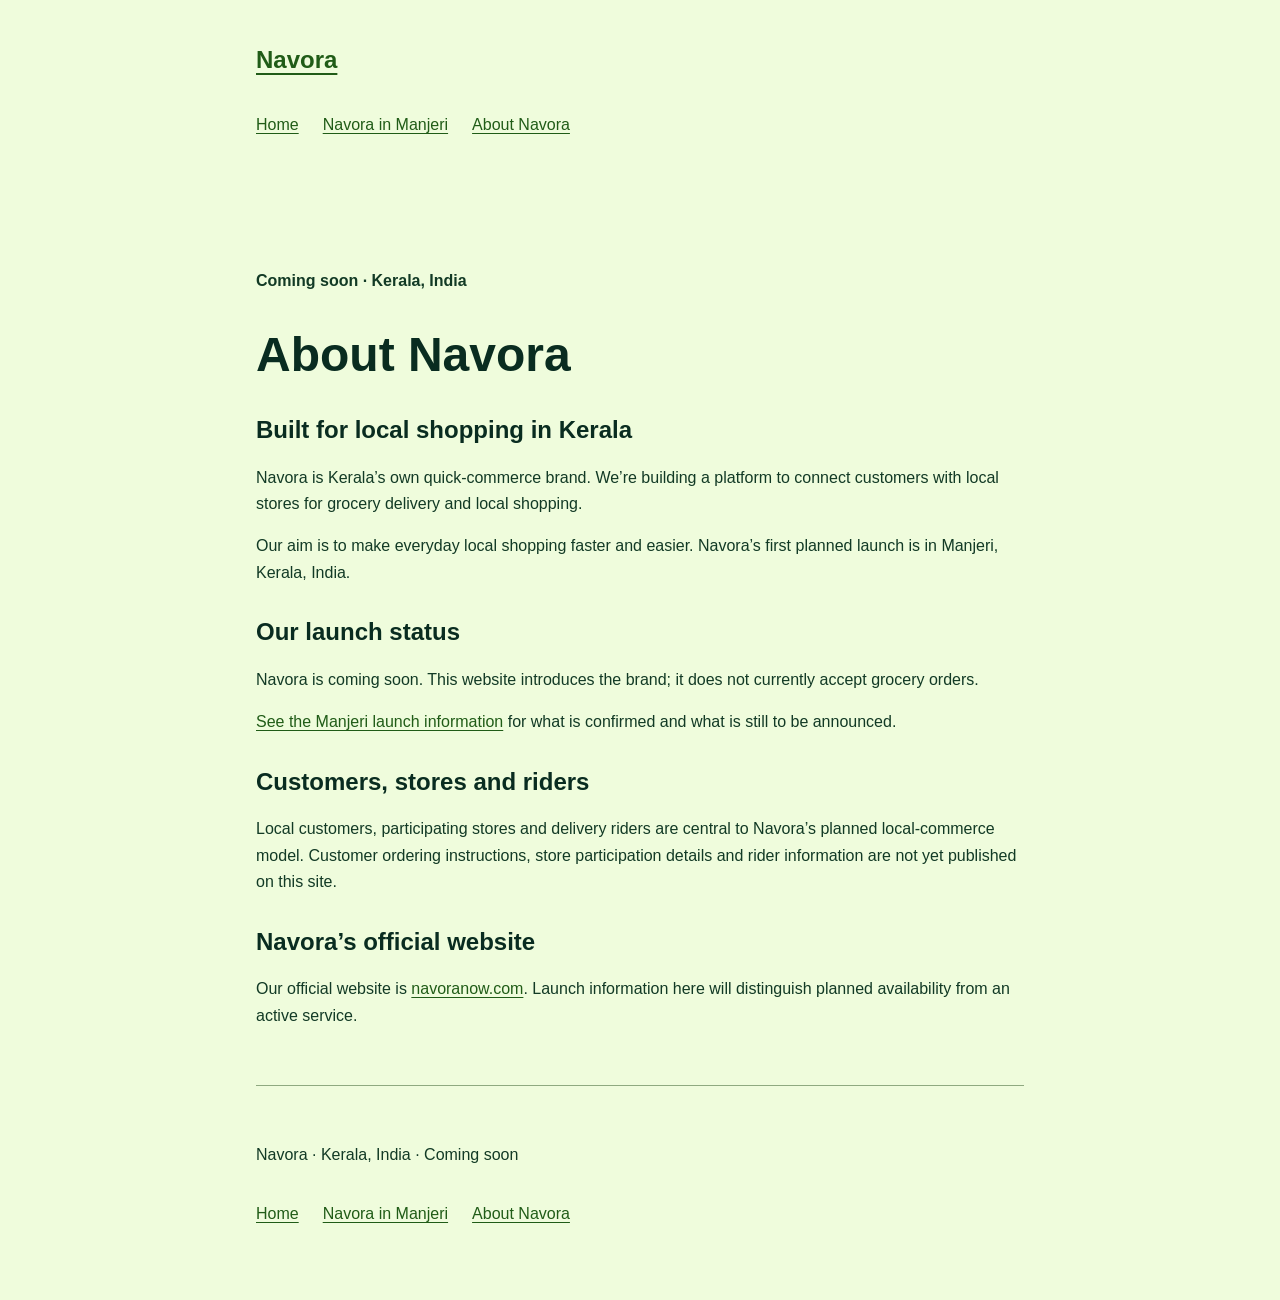
==== about/index.html @ 0d967171 "Improve Navora SEO and Manjeri launch visibility" ====
<!doctype html>
<html lang="en"><head><meta charset="utf-8"><meta name="viewport" content="width=device-width, initial-scale=1"><meta name="theme-color" content="#EFFCDC"><title>About Navora | Kerala’s Own Quick-Commerce Brand</title>
    <meta name="description" content="Meet Navora, a Kerala-based quick-commerce brand launching first in Manjeri, with a focus on grocery delivery, local shopping and local stores.">
    <link rel="canonical" href="https://navoranow.com/about/">
    <meta property="og:type" content="website">
    <meta property="og:site_name" content="Navora">
    <meta property="og:locale" content="en_IN">
    <meta property="og:title" content="About Navora | Kerala’s Own Quick-Commerce Brand">
    <meta property="og:description" content="Meet Navora, a Kerala-based quick-commerce brand launching first in Manjeri, with a focus on grocery delivery, local shopping and local stores.">
    <meta property="og:url" content="https://navoranow.com/about/">
    <meta property="og:image" content="https://navoranow.com/navora-desktop.webp">
    <meta property="og:image:width" content="1672">
    <meta property="og:image:height" content="941">
    <meta property="og:image:alt" content="Navora — quick-commerce launching soon, with its mascot carrying groceries.">
    <meta name="twitter:card" content="summary_large_image">
    <meta name="twitter:title" content="About Navora | Kerala’s Own Quick-Commerce Brand">
    <meta name="twitter:description" content="Meet Navora, a Kerala-based quick-commerce brand launching first in Manjeri, with a focus on grocery delivery, local shopping and local stores.">
    <meta name="twitter:image" content="https://navoranow.com/navora-desktop.webp">
    <meta name="twitter:image:alt" content="Navora — quick-commerce launching soon.">
    <script type="application/ld+json">{"@context": "https://schema.org", "@graph": [{"@type": "Organization", "@id": "https://navoranow.com/#organization", "name": "Navora", "url": "https://navoranow.com/", "logo": "https://navoranow.com/navora-icon.png", "description": "Navora is a Kerala-based quick-commerce brand launching first in Manjeri, Kerala, India."}, {"@type": "WebSite", "@id": "https://navoranow.com/#website", "url": "https://navoranow.com/", "name": "Navora", "publisher": {"@id": "https://navoranow.com/#organization"}}, {"@type": "WebPage", "@id": "https://navoranow.com/about/#webpage", "url": "https://navoranow.com/about/", "name": "About Navora | Kerala’s Own Quick-Commerce Brand", "description": "Meet Navora, a Kerala-based quick-commerce brand launching first in Manjeri, with a focus on grocery delivery, local shopping and local stores.", "isPartOf": {"@id": "https://navoranow.com/#website"}, "about": {"@id": "https://navoranow.com/#organization"}, "inLanguage": "en-IN"}, {"@type": "BreadcrumbList", "itemListElement": [{"@type": "ListItem", "position": 1, "name": "Home", "item": "https://navoranow.com/"}, {"@type": "ListItem", "position": 2, "name": "About Navora", "item": "https://navoranow.com/about/"}]}]}</script><link rel="icon" href="/favicon.png" type="image/png"><link rel="stylesheet" href="/style.css"></head><body><a class="skip-link" href="#page-title">Skip to content</a><header class="content"><a class="brand" href="/">Navora</a><nav aria-label="Main navigation"><a href="/">Home</a><a href="/manjeri/">Navora in Manjeri</a><a href="/about/">About Navora</a></nav></header><main class="content"><p class="eyebrow">Coming soon · Kerala, India</p><h1 id="page-title" tabindex="-1">About Navora</h1><h2>Built for local shopping in Kerala</h2><p>Navora is Kerala’s own quick-commerce brand. We’re building a platform to connect customers with local stores for grocery delivery and local shopping.</p><p>Our aim is to make everyday local shopping faster and easier. Navora’s first planned launch is in Manjeri, Kerala, India.</p><h2>Our launch status</h2><p>Navora is coming soon. This website introduces the brand; it does not currently accept grocery orders.</p><p><a href="/manjeri/">See the Manjeri launch information</a> for what is confirmed and what is still to be announced.</p><h2>Customers, stores and riders</h2><p>Local customers, participating stores and delivery riders are central to Navora’s planned local-commerce model. Customer ordering instructions, store participation details and rider information are not yet published on this site.</p><h2>Navora’s official website</h2><p>Our official website is <a href="https://navoranow.com/">navoranow.com</a>. Launch information here will distinguish planned availability from an active service.</p></main><footer class="content"><p>Navora · Kerala, India · Coming soon</p><nav aria-label="Footer navigation"><a href="/">Home</a><a href="/manjeri/">Navora in Manjeri</a><a href="/about/">About Navora</a></nav></footer></body></html>
---- style.css ----
:root {
  color-scheme: light;
  background: #effcdc;
}

* {
  box-sizing: border-box;
}

html,
body {
  width: 100%;
  min-height: 100%;
  margin: 0;
}

body {
  overflow-x: clip;
  font-family: "Fredoka", Arial, sans-serif;
}

.coming-soon {
  position: relative;
  width: 100%;
  height: 100vh;
  height: 100svh;
  min-height: 100svh;
  overflow: hidden;
  background: #effcdc;
}

.artwork,
.artwork img {
  display: block;
  width: 100%;
  height: 100%;
}

.artwork img {
  object-fit: cover;
  object-position: center;
  animation: reveal 700ms ease-out both;
}

.screen-reader-copy {
  position: absolute;
  width: 1px;
  height: 1px;
  padding: 0;
  margin: -1px;
  overflow: hidden;
  clip: rect(0, 0, 0, 0);
  white-space: nowrap;
  border: 0;
}

@keyframes reveal {
  from { opacity: 0; }
  to { opacity: 1; }
}

/* At tablet and squarer window sizes, keep every word in the artwork visible. */
@media (min-aspect-ratio: 4/5) and (max-aspect-ratio: 7/5) {
  .artwork img {
    object-fit: contain;
  }
}

@media (prefers-reduced-motion: reduce) {
  .artwork img {
    animation: none;
  }
}

/* Readable launch information follows the unchanged hero artwork. */
body { color: #123a25; line-height: 1.65; }
.content { width: min(100% - 2.5rem, 48rem); margin-inline: auto; padding-block: 2.5rem; }
h1, h2, h3 { line-height: 1.2; color: #092c20; }
h1 { font-size: clamp(2rem, 5vw, 3rem); }
h2 { margin-top: 2rem; }
h3 { font-size: 1.15rem; margin-top: 1.6rem; }
a { color: #205c17; text-underline-offset: .2em; }
nav { display: flex; flex-wrap: wrap; gap: .5rem 1.5rem; margin-block: 1.5rem; }
nav a { display: inline-flex; align-items: center; min-height: 44px; }
:focus-visible { outline: 3px solid #164d21; outline-offset: 5px; }
.eyebrow { font-weight: 700; }
footer.content { border-top: 1px solid #8fa980; }
.skip-link { position: absolute; top: .5rem; left: .5rem; padding: .75rem; background: #fff; z-index: 2; transform: translateY(-200%); }
.skip-link:focus { transform: translateY(0); }
.brand { font-size: 1.5rem; font-weight: 700; }

/* Keep the embedded launch message intact on tall phone screens. */
@media (max-aspect-ratio: 9/16) {
  .artwork img { object-fit: contain; }
}
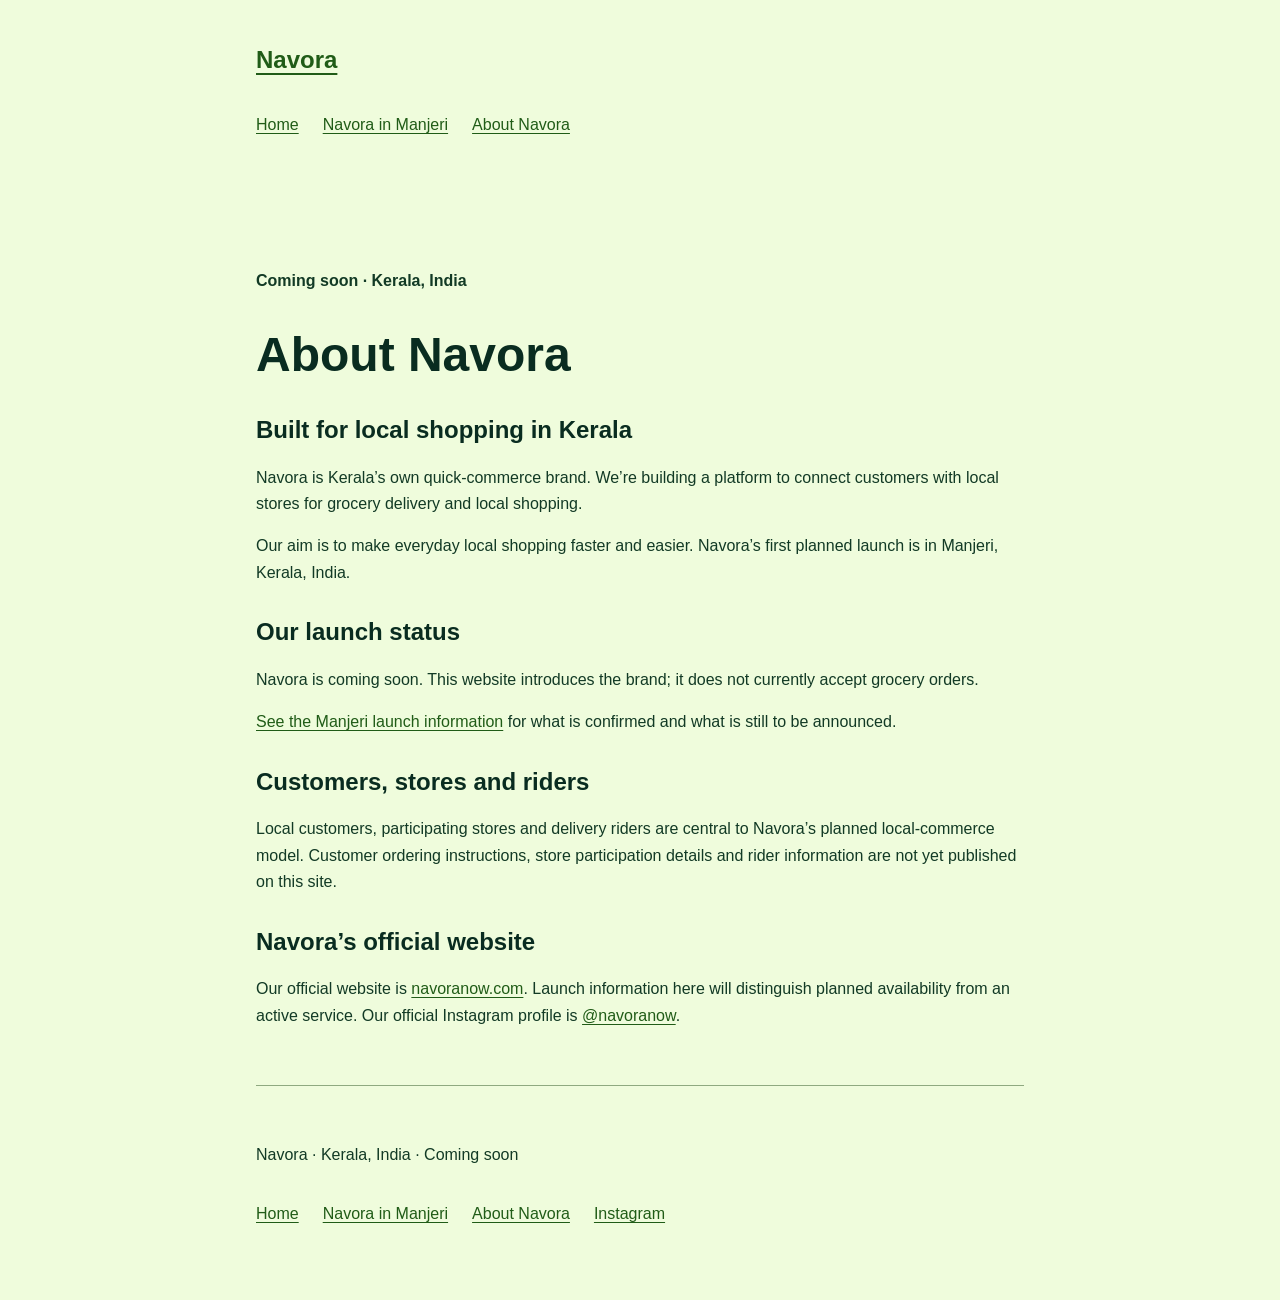
==== commit 6beb1728: "Connect official Instagram profile to Navora site" ====
--- a/about/index.html
+++ b/about/index.html
@@ -17,4 +17,4 @@
     <meta name="twitter:description" content="Meet Navora, a Kerala-based quick-commerce brand launching first in Manjeri, with a focus on grocery delivery, local shopping and local stores.">
     <meta name="twitter:image" content="https://navoranow.com/navora-desktop.webp">
     <meta name="twitter:image:alt" content="Navora — quick-commerce launching soon.">
-    <script type="application/ld+json">{"@context": "https://schema.org", "@graph": [{"@type": "Organization", "@id": "https://navoranow.com/#organization", "name": "Navora", "url": "https://navoranow.com/", "logo": "https://navoranow.com/navora-icon.png", "description": "Navora is a Kerala-based quick-commerce brand launching first in Manjeri, Kerala, India."}, {"@type": "WebSite", "@id": "https://navoranow.com/#website", "url": "https://navoranow.com/", "name": "Navora", "publisher": {"@id": "https://navoranow.com/#organization"}}, {"@type": "WebPage", "@id": "https://navoranow.com/about/#webpage", "url": "https://navoranow.com/about/", "name": "About Navora | Kerala’s Own Quick-Commerce Brand", "description": "Meet Navora, a Kerala-based quick-commerce brand launching first in Manjeri, with a focus on grocery delivery, local shopping and local stores.", "isPartOf": {"@id": "https://navoranow.com/#website"}, "about": {"@id": "https://navoranow.com/#organization"}, "inLanguage": "en-IN"}, {"@type": "BreadcrumbList", "itemListElement": [{"@type": "ListItem", "position": 1, "name": "Home", "item": "https://navoranow.com/"}, {"@type": "ListItem", "position": 2, "name": "About Navora", "item": "https://navoranow.com/about/"}]}]}</script><link rel="icon" href="/favicon.png" type="image/png"><link rel="stylesheet" href="/style.css"></head><body><a class="skip-link" href="#page-title">Skip to content</a><header class="content"><a class="brand" href="/">Navora</a><nav aria-label="Main navigation"><a href="/">Home</a><a href="/manjeri/">Navora in Manjeri</a><a href="/about/">About Navora</a></nav></header><main class="content"><p class="eyebrow">Coming soon · Kerala, India</p><h1 id="page-title" tabindex="-1">About Navora</h1><h2>Built for local shopping in Kerala</h2><p>Navora is Kerala’s own quick-commerce brand. We’re building a platform to connect customers with local stores for grocery delivery and local shopping.</p><p>Our aim is to make everyday local shopping faster and easier. Navora’s first planned launch is in Manjeri, Kerala, India.</p><h2>Our launch status</h2><p>Navora is coming soon. This website introduces the brand; it does not currently accept grocery orders.</p><p><a href="/manjeri/">See the Manjeri launch information</a> for what is confirmed and what is still to be announced.</p><h2>Customers, stores and riders</h2><p>Local customers, participating stores and delivery riders are central to Navora’s planned local-commerce model. Customer ordering instructions, store participation details and rider information are not yet published on this site.</p><h2>Navora’s official website</h2><p>Our official website is <a href="https://navoranow.com/">navoranow.com</a>. Launch information here will distinguish planned availability from an active service.</p></main><footer class="content"><p>Navora · Kerala, India · Coming soon</p><nav aria-label="Footer navigation"><a href="/">Home</a><a href="/manjeri/">Navora in Manjeri</a><a href="/about/">About Navora</a></nav></footer></body></html>
+    <script type="application/ld+json">{"@context": "https://schema.org", "@graph": [{"@type": "Organization", "@id": "https://navoranow.com/#organization", "name": "Navora", "url": "https://navoranow.com/", "logo": "https://navoranow.com/navora-icon.png", "description": "Navora is a Kerala-based quick-commerce brand launching first in Manjeri, Kerala, India.", "sameAs": ["https://www.instagram.com/navoranow/"]}, {"@type": "WebSite", "@id": "https://navoranow.com/#website", "url": "https://navoranow.com/", "name": "Navora", "publisher": {"@id": "https://navoranow.com/#organization"}}, {"@type": "WebPage", "@id": "https://navoranow.com/about/#webpage", "url": "https://navoranow.com/about/", "name": "About Navora | Kerala’s Own Quick-Commerce Brand", "description": "Meet Navora, a Kerala-based quick-commerce brand launching first in Manjeri, with a focus on grocery delivery, local shopping and local stores.", "isPartOf": {"@id": "https://navoranow.com/#website"}, "about": {"@id": "https://navoranow.com/#organization"}, "inLanguage": "en-IN"}, {"@type": "BreadcrumbList", "itemListElement": [{"@type": "ListItem", "position": 1, "name": "Home", "item": "https://navoranow.com/"}, {"@type": "ListItem", "position": 2, "name": "About Navora", "item": "https://navoranow.com/about/"}]}]}</script><link rel="icon" href="/favicon.png" type="image/png"><link rel="stylesheet" href="/style.css"></head><body><a class="skip-link" href="#page-title">Skip to content</a><header class="content"><a class="brand" href="/">Navora</a><nav aria-label="Main navigation"><a href="/">Home</a><a href="/manjeri/">Navora in Manjeri</a><a href="/about/">About Navora</a></nav></header><main class="content"><p class="eyebrow">Coming soon · Kerala, India</p><h1 id="page-title" tabindex="-1">About Navora</h1><h2>Built for local shopping in Kerala</h2><p>Navora is Kerala’s own quick-commerce brand. We’re building a platform to connect customers with local stores for grocery delivery and local shopping.</p><p>Our aim is to make everyday local shopping faster and easier. Navora’s first planned launch is in Manjeri, Kerala, India.</p><h2>Our launch status</h2><p>Navora is coming soon. This website introduces the brand; it does not currently accept grocery orders.</p><p><a href="/manjeri/">See the Manjeri launch information</a> for what is confirmed and what is still to be announced.</p><h2>Customers, stores and riders</h2><p>Local customers, participating stores and delivery riders are central to Navora’s planned local-commerce model. Customer ordering instructions, store participation details and rider information are not yet published on this site.</p><h2>Navora’s official website</h2><p>Our official website is <a href="https://navoranow.com/">navoranow.com</a>. Launch information here will distinguish planned availability from an active service. Our official Instagram profile is <a href="https://www.instagram.com/navoranow/" rel="me">@navoranow</a>.</p></main><footer class="content"><p>Navora · Kerala, India · Coming soon</p><nav aria-label="Footer navigation"><a href="/">Home</a><a href="/manjeri/">Navora in Manjeri</a><a href="/about/">About Navora</a><a href="https://www.instagram.com/navoranow/" rel="me">Instagram</a></nav></footer></body></html>
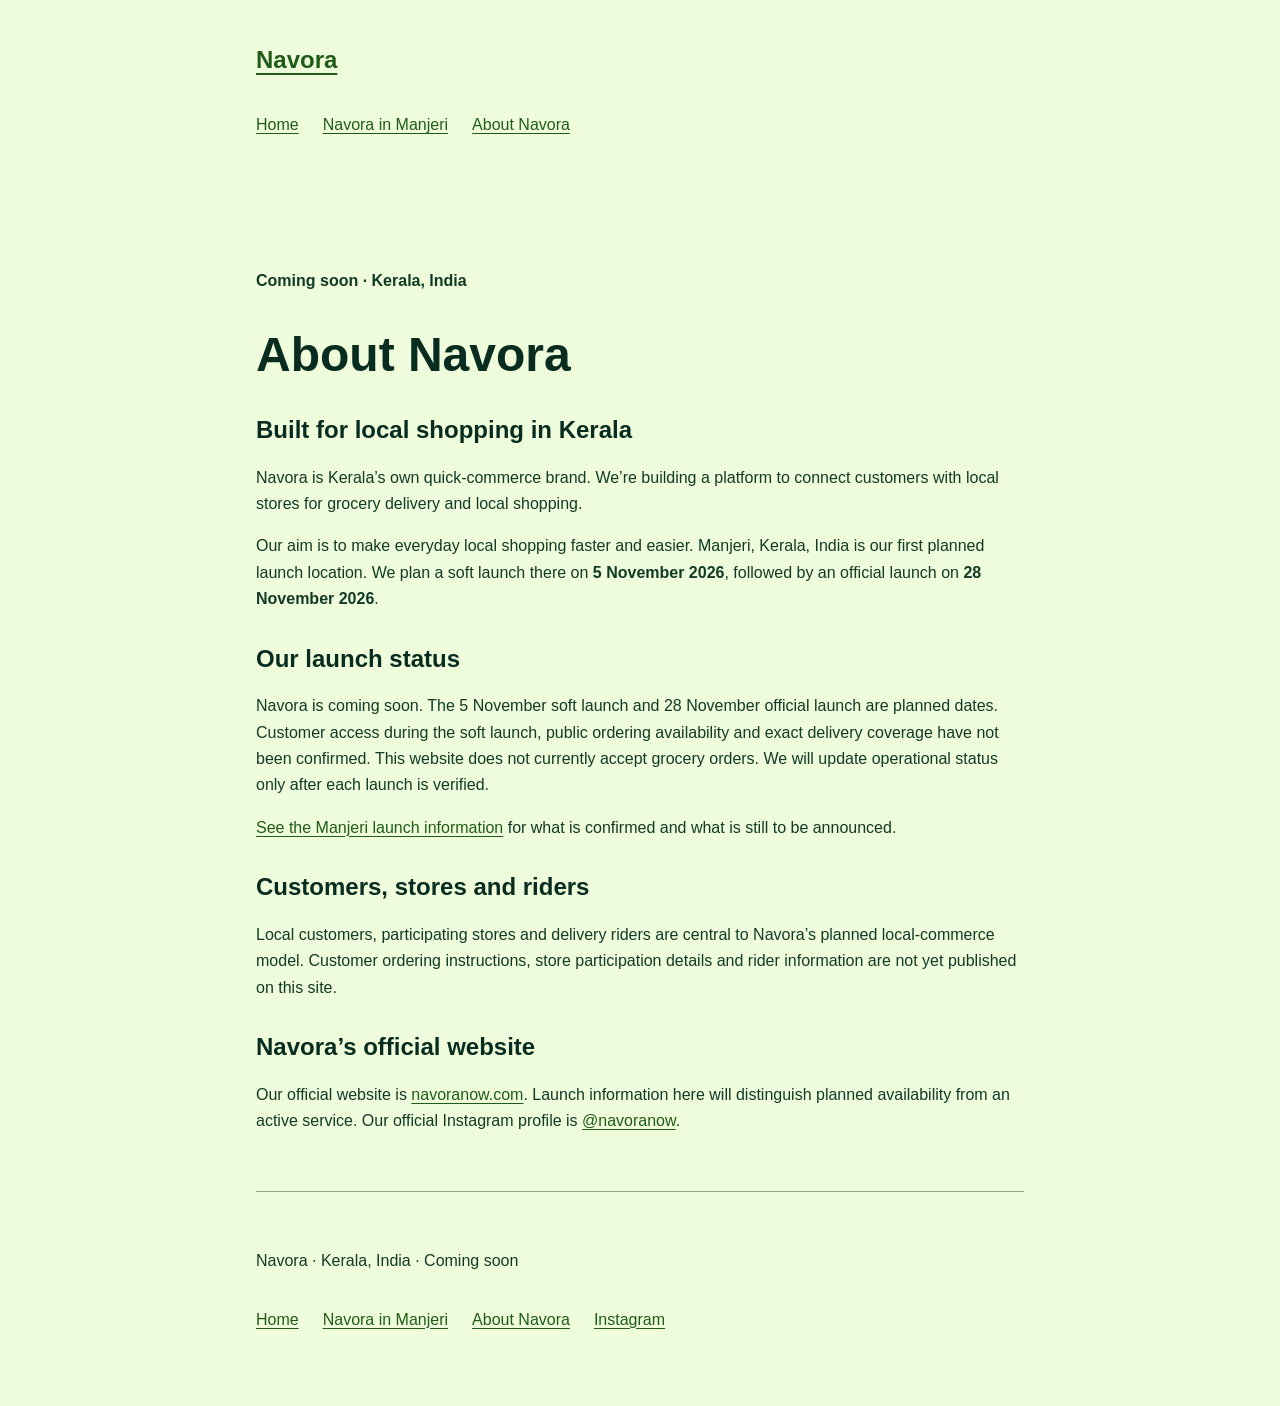
==== commit 6494f795: "Prepare planned Manjeri launch dates" ====
--- a/about/index.html
+++ b/about/index.html
@@ -1,12 +1,12 @@
 <!doctype html>
 <html lang="en"><head><meta charset="utf-8"><meta name="viewport" content="width=device-width, initial-scale=1"><meta name="theme-color" content="#EFFCDC"><title>About Navora | Kerala’s Own Quick-Commerce Brand</title>
-    <meta name="description" content="Meet Navora, a Kerala-based quick-commerce brand launching first in Manjeri, with a focus on grocery delivery, local shopping and local stores.">
+    <meta name="description" content="Meet Navora, a Kerala quick-commerce brand planning a Manjeri soft launch on 5 November 2026 and an official launch on 28 November 2026.">
     <link rel="canonical" href="https://navoranow.com/about/">
     <meta property="og:type" content="website">
     <meta property="og:site_name" content="Navora">
     <meta property="og:locale" content="en_IN">
     <meta property="og:title" content="About Navora | Kerala’s Own Quick-Commerce Brand">
-    <meta property="og:description" content="Meet Navora, a Kerala-based quick-commerce brand launching first in Manjeri, with a focus on grocery delivery, local shopping and local stores.">
+    <meta property="og:description" content="Meet Navora, a Kerala quick-commerce brand planning a Manjeri soft launch on 5 November 2026 and an official launch on 28 November 2026.">
     <meta property="og:url" content="https://navoranow.com/about/">
     <meta property="og:image" content="https://navoranow.com/navora-desktop.webp">
     <meta property="og:image:width" content="1672">
@@ -14,7 +14,7 @@
     <meta property="og:image:alt" content="Navora — quick-commerce launching soon, with its mascot carrying groceries.">
     <meta name="twitter:card" content="summary_large_image">
     <meta name="twitter:title" content="About Navora | Kerala’s Own Quick-Commerce Brand">
-    <meta name="twitter:description" content="Meet Navora, a Kerala-based quick-commerce brand launching first in Manjeri, with a focus on grocery delivery, local shopping and local stores.">
+    <meta name="twitter:description" content="Meet Navora, a Kerala quick-commerce brand planning a Manjeri soft launch on 5 November 2026 and an official launch on 28 November 2026.">
     <meta name="twitter:image" content="https://navoranow.com/navora-desktop.webp">
     <meta name="twitter:image:alt" content="Navora — quick-commerce launching soon.">
-    <script type="application/ld+json">{"@context": "https://schema.org", "@graph": [{"@type": "Organization", "@id": "https://navoranow.com/#organization", "name": "Navora", "url": "https://navoranow.com/", "logo": "https://navoranow.com/navora-icon.png", "description": "Navora is a Kerala-based quick-commerce brand launching first in Manjeri, Kerala, India.", "sameAs": ["https://www.instagram.com/navoranow/"]}, {"@type": "WebSite", "@id": "https://navoranow.com/#website", "url": "https://navoranow.com/", "name": "Navora", "publisher": {"@id": "https://navoranow.com/#organization"}}, {"@type": "WebPage", "@id": "https://navoranow.com/about/#webpage", "url": "https://navoranow.com/about/", "name": "About Navora | Kerala’s Own Quick-Commerce Brand", "description": "Meet Navora, a Kerala-based quick-commerce brand launching first in Manjeri, with a focus on grocery delivery, local shopping and local stores.", "isPartOf": {"@id": "https://navoranow.com/#website"}, "about": {"@id": "https://navoranow.com/#organization"}, "inLanguage": "en-IN"}, {"@type": "BreadcrumbList", "itemListElement": [{"@type": "ListItem", "position": 1, "name": "Home", "item": "https://navoranow.com/"}, {"@type": "ListItem", "position": 2, "name": "About Navora", "item": "https://navoranow.com/about/"}]}]}</script><link rel="icon" href="/favicon.png" type="image/png"><link rel="stylesheet" href="/style.css"></head><body><a class="skip-link" href="#page-title">Skip to content</a><header class="content"><a class="brand" href="/">Navora</a><nav aria-label="Main navigation"><a href="/">Home</a><a href="/manjeri/">Navora in Manjeri</a><a href="/about/">About Navora</a></nav></header><main class="content"><p class="eyebrow">Coming soon · Kerala, India</p><h1 id="page-title" tabindex="-1">About Navora</h1><h2>Built for local shopping in Kerala</h2><p>Navora is Kerala’s own quick-commerce brand. We’re building a platform to connect customers with local stores for grocery delivery and local shopping.</p><p>Our aim is to make everyday local shopping faster and easier. Navora’s first planned launch is in Manjeri, Kerala, India.</p><h2>Our launch status</h2><p>Navora is coming soon. This website introduces the brand; it does not currently accept grocery orders.</p><p><a href="/manjeri/">See the Manjeri launch information</a> for what is confirmed and what is still to be announced.</p><h2>Customers, stores and riders</h2><p>Local customers, participating stores and delivery riders are central to Navora’s planned local-commerce model. Customer ordering instructions, store participation details and rider information are not yet published on this site.</p><h2>Navora’s official website</h2><p>Our official website is <a href="https://navoranow.com/">navoranow.com</a>. Launch information here will distinguish planned availability from an active service. Our official Instagram profile is <a href="https://www.instagram.com/navoranow/" rel="me">@navoranow</a>.</p></main><footer class="content"><p>Navora · Kerala, India · Coming soon</p><nav aria-label="Footer navigation"><a href="/">Home</a><a href="/manjeri/">Navora in Manjeri</a><a href="/about/">About Navora</a><a href="https://www.instagram.com/navoranow/" rel="me">Instagram</a></nav></footer></body></html>
+    <script type="application/ld+json">{"@context": "https://schema.org", "@graph": [{"@type": "Organization", "@id": "https://navoranow.com/#organization", "name": "Navora", "url": "https://navoranow.com/", "logo": "https://navoranow.com/navora-icon.png", "description": "Navora is a Kerala-based quick-commerce brand with a Manjeri soft launch planned for 5 November 2026 and an official launch planned for 28 November 2026.", "sameAs": ["https://www.instagram.com/navoranow/"]}, {"@type": "WebSite", "@id": "https://navoranow.com/#website", "url": "https://navoranow.com/", "name": "Navora", "publisher": {"@id": "https://navoranow.com/#organization"}}, {"@type": "WebPage", "@id": "https://navoranow.com/about/#webpage", "url": "https://navoranow.com/about/", "name": "About Navora | Kerala’s Own Quick-Commerce Brand", "description": "Meet Navora, a Kerala quick-commerce brand planning a Manjeri soft launch on 5 November 2026 and an official launch on 28 November 2026.", "isPartOf": {"@id": "https://navoranow.com/#website"}, "about": {"@id": "https://navoranow.com/#organization"}, "inLanguage": "en-IN"}, {"@type": "BreadcrumbList", "itemListElement": [{"@type": "ListItem", "position": 1, "name": "Home", "item": "https://navoranow.com/"}, {"@type": "ListItem", "position": 2, "name": "About Navora", "item": "https://navoranow.com/about/"}]}]}</script><link rel="icon" href="/favicon.png" type="image/png"><link rel="stylesheet" href="/style.css"></head><body><a class="skip-link" href="#page-title">Skip to content</a><header class="content"><a class="brand" href="/">Navora</a><nav aria-label="Main navigation"><a href="/">Home</a><a href="/manjeri/">Navora in Manjeri</a><a href="/about/">About Navora</a></nav></header><main class="content"><p class="eyebrow">Coming soon · Kerala, India</p><h1 id="page-title" tabindex="-1">About Navora</h1><h2>Built for local shopping in Kerala</h2><p>Navora is Kerala’s own quick-commerce brand. We’re building a platform to connect customers with local stores for grocery delivery and local shopping.</p><p>Our aim is to make everyday local shopping faster and easier. Manjeri, Kerala, India is our first planned launch location. We plan a soft launch there on <strong>5 November 2026</strong>, followed by an official launch on <strong>28 November 2026</strong>.</p><h2>Our launch status</h2><p>Navora is coming soon. The 5 November soft launch and 28 November official launch are planned dates. Customer access during the soft launch, public ordering availability and exact delivery coverage have not been confirmed. This website does not currently accept grocery orders. We will update operational status only after each launch is verified.</p><p><a href="/manjeri/">See the Manjeri launch information</a> for what is confirmed and what is still to be announced.</p><h2>Customers, stores and riders</h2><p>Local customers, participating stores and delivery riders are central to Navora’s planned local-commerce model. Customer ordering instructions, store participation details and rider information are not yet published on this site.</p><h2>Navora’s official website</h2><p>Our official website is <a href="https://navoranow.com/">navoranow.com</a>. Launch information here will distinguish planned availability from an active service. Our official Instagram profile is <a href="https://www.instagram.com/navoranow/" rel="me">@navoranow</a>.</p></main><footer class="content"><p>Navora · Kerala, India · Coming soon</p><nav aria-label="Footer navigation"><a href="/">Home</a><a href="/manjeri/">Navora in Manjeri</a><a href="/about/">About Navora</a><a href="https://www.instagram.com/navoranow/" rel="me">Instagram</a></nav></footer></body></html>
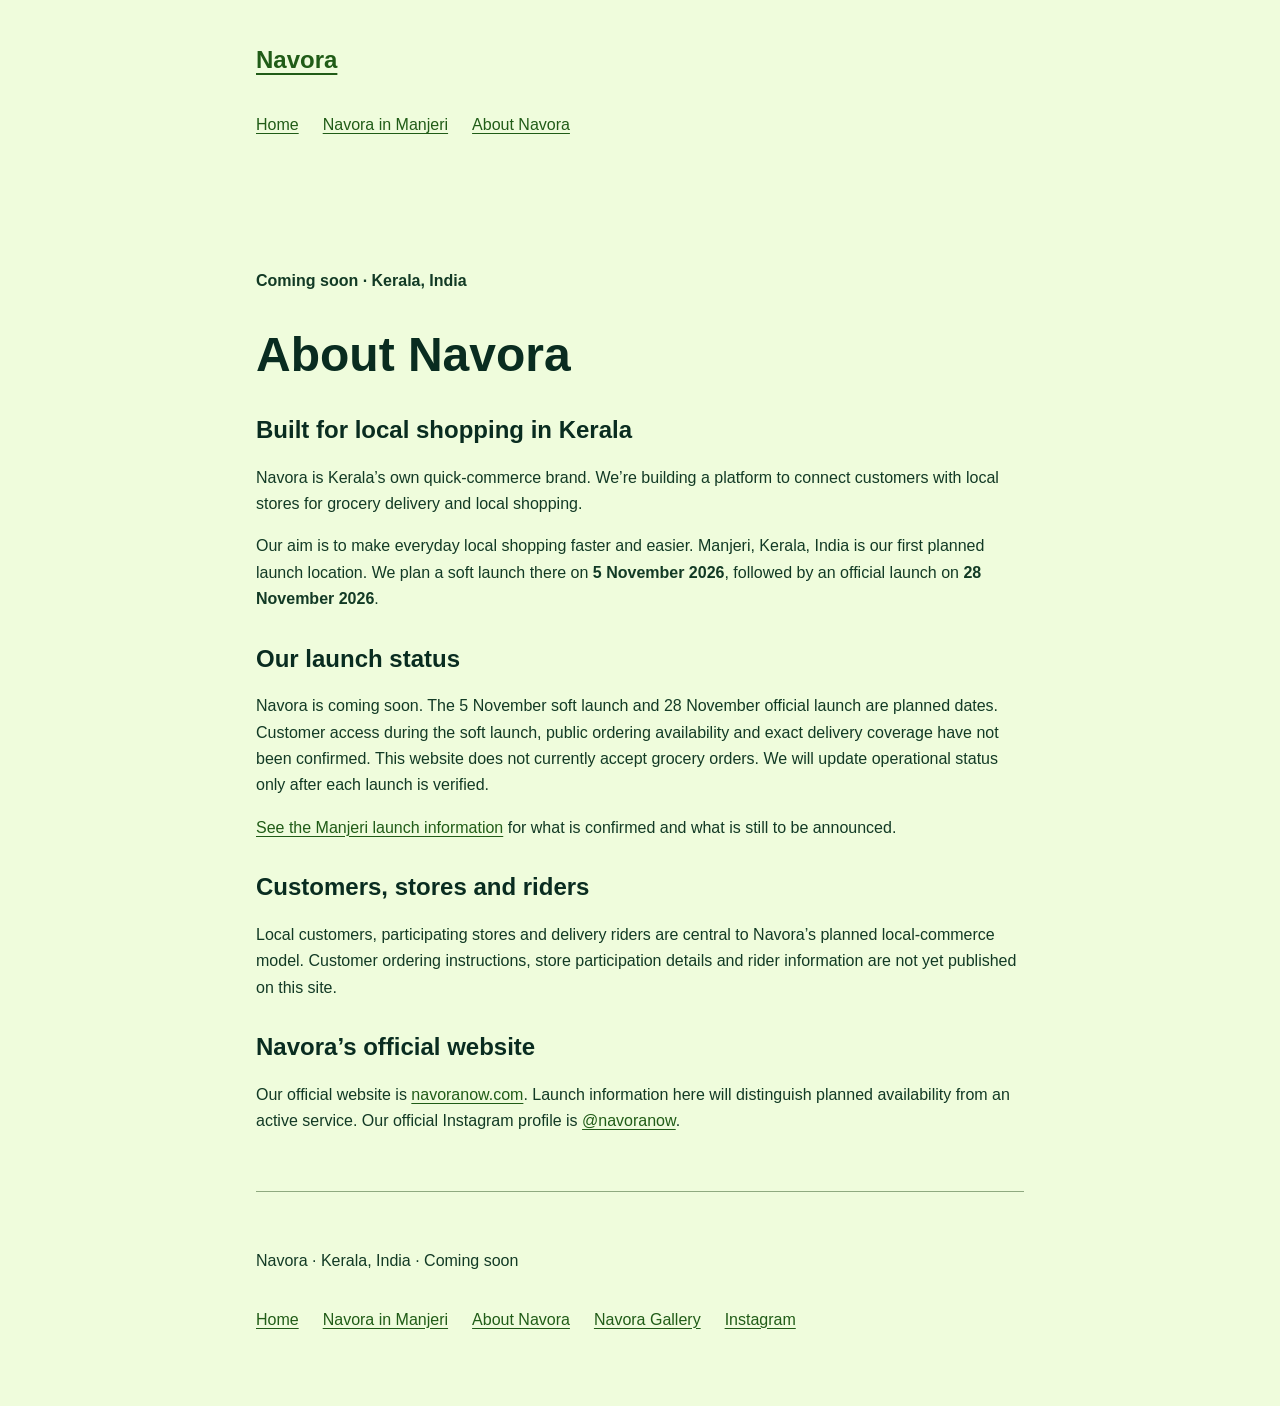
==== commit 94d57874: "Link the Navora Gallery from the site footer" ====
--- a/about/index.html
+++ b/about/index.html
@@ -17,4 +17,4 @@
     <meta name="twitter:description" content="Meet Navora, a Kerala quick-commerce brand planning a Manjeri soft launch on 5 November 2026 and an official launch on 28 November 2026.">
     <meta name="twitter:image" content="https://navoranow.com/navora-desktop.webp">
     <meta name="twitter:image:alt" content="Navora — quick-commerce launching soon.">
-    <script type="application/ld+json">{"@context": "https://schema.org", "@graph": [{"@type": "Organization", "@id": "https://navoranow.com/#organization", "name": "Navora", "url": "https://navoranow.com/", "logo": "https://navoranow.com/navora-icon.png", "description": "Navora is a Kerala-based quick-commerce brand with a Manjeri soft launch planned for 5 November 2026 and an official launch planned for 28 November 2026.", "sameAs": ["https://www.instagram.com/navoranow/"]}, {"@type": "WebSite", "@id": "https://navoranow.com/#website", "url": "https://navoranow.com/", "name": "Navora", "publisher": {"@id": "https://navoranow.com/#organization"}}, {"@type": "WebPage", "@id": "https://navoranow.com/about/#webpage", "url": "https://navoranow.com/about/", "name": "About Navora | Kerala’s Own Quick-Commerce Brand", "description": "Meet Navora, a Kerala quick-commerce brand planning a Manjeri soft launch on 5 November 2026 and an official launch on 28 November 2026.", "isPartOf": {"@id": "https://navoranow.com/#website"}, "about": {"@id": "https://navoranow.com/#organization"}, "inLanguage": "en-IN"}, {"@type": "BreadcrumbList", "itemListElement": [{"@type": "ListItem", "position": 1, "name": "Home", "item": "https://navoranow.com/"}, {"@type": "ListItem", "position": 2, "name": "About Navora", "item": "https://navoranow.com/about/"}]}]}</script><link rel="icon" href="/favicon.png" type="image/png"><link rel="stylesheet" href="/style.css"></head><body><a class="skip-link" href="#page-title">Skip to content</a><header class="content"><a class="brand" href="/">Navora</a><nav aria-label="Main navigation"><a href="/">Home</a><a href="/manjeri/">Navora in Manjeri</a><a href="/about/">About Navora</a></nav></header><main class="content"><p class="eyebrow">Coming soon · Kerala, India</p><h1 id="page-title" tabindex="-1">About Navora</h1><h2>Built for local shopping in Kerala</h2><p>Navora is Kerala’s own quick-commerce brand. We’re building a platform to connect customers with local stores for grocery delivery and local shopping.</p><p>Our aim is to make everyday local shopping faster and easier. Manjeri, Kerala, India is our first planned launch location. We plan a soft launch there on <strong>5 November 2026</strong>, followed by an official launch on <strong>28 November 2026</strong>.</p><h2>Our launch status</h2><p>Navora is coming soon. The 5 November soft launch and 28 November official launch are planned dates. Customer access during the soft launch, public ordering availability and exact delivery coverage have not been confirmed. This website does not currently accept grocery orders. We will update operational status only after each launch is verified.</p><p><a href="/manjeri/">See the Manjeri launch information</a> for what is confirmed and what is still to be announced.</p><h2>Customers, stores and riders</h2><p>Local customers, participating stores and delivery riders are central to Navora’s planned local-commerce model. Customer ordering instructions, store participation details and rider information are not yet published on this site.</p><h2>Navora’s official website</h2><p>Our official website is <a href="https://navoranow.com/">navoranow.com</a>. Launch information here will distinguish planned availability from an active service. Our official Instagram profile is <a href="https://www.instagram.com/navoranow/" rel="me">@navoranow</a>.</p></main><footer class="content"><p>Navora · Kerala, India · Coming soon</p><nav aria-label="Footer navigation"><a href="/">Home</a><a href="/manjeri/">Navora in Manjeri</a><a href="/about/">About Navora</a><a href="https://www.instagram.com/navoranow/" rel="me">Instagram</a></nav></footer></body></html>
+    <script type="application/ld+json">{"@context": "https://schema.org", "@graph": [{"@type": "Organization", "@id": "https://navoranow.com/#organization", "name": "Navora", "url": "https://navoranow.com/", "logo": "https://navoranow.com/navora-icon.png", "description": "Navora is a Kerala-based quick-commerce brand with a Manjeri soft launch planned for 5 November 2026 and an official launch planned for 28 November 2026.", "sameAs": ["https://www.instagram.com/navoranow/"]}, {"@type": "WebSite", "@id": "https://navoranow.com/#website", "url": "https://navoranow.com/", "name": "Navora", "publisher": {"@id": "https://navoranow.com/#organization"}}, {"@type": "WebPage", "@id": "https://navoranow.com/about/#webpage", "url": "https://navoranow.com/about/", "name": "About Navora | Kerala’s Own Quick-Commerce Brand", "description": "Meet Navora, a Kerala quick-commerce brand planning a Manjeri soft launch on 5 November 2026 and an official launch on 28 November 2026.", "isPartOf": {"@id": "https://navoranow.com/#website"}, "about": {"@id": "https://navoranow.com/#organization"}, "inLanguage": "en-IN"}, {"@type": "BreadcrumbList", "itemListElement": [{"@type": "ListItem", "position": 1, "name": "Home", "item": "https://navoranow.com/"}, {"@type": "ListItem", "position": 2, "name": "About Navora", "item": "https://navoranow.com/about/"}]}]}</script><link rel="icon" href="/favicon.png" type="image/png"><link rel="stylesheet" href="/style.css"></head><body><a class="skip-link" href="#page-title">Skip to content</a><header class="content"><a class="brand" href="/">Navora</a><nav aria-label="Main navigation"><a href="/">Home</a><a href="/manjeri/">Navora in Manjeri</a><a href="/about/">About Navora</a></nav></header><main class="content"><p class="eyebrow">Coming soon · Kerala, India</p><h1 id="page-title" tabindex="-1">About Navora</h1><h2>Built for local shopping in Kerala</h2><p>Navora is Kerala’s own quick-commerce brand. We’re building a platform to connect customers with local stores for grocery delivery and local shopping.</p><p>Our aim is to make everyday local shopping faster and easier. Manjeri, Kerala, India is our first planned launch location. We plan a soft launch there on <strong>5 November 2026</strong>, followed by an official launch on <strong>28 November 2026</strong>.</p><h2>Our launch status</h2><p>Navora is coming soon. The 5 November soft launch and 28 November official launch are planned dates. Customer access during the soft launch, public ordering availability and exact delivery coverage have not been confirmed. This website does not currently accept grocery orders. We will update operational status only after each launch is verified.</p><p><a href="/manjeri/">See the Manjeri launch information</a> for what is confirmed and what is still to be announced.</p><h2>Customers, stores and riders</h2><p>Local customers, participating stores and delivery riders are central to Navora’s planned local-commerce model. Customer ordering instructions, store participation details and rider information are not yet published on this site.</p><h2>Navora’s official website</h2><p>Our official website is <a href="https://navoranow.com/">navoranow.com</a>. Launch information here will distinguish planned availability from an active service. Our official Instagram profile is <a href="https://www.instagram.com/navoranow/" rel="me">@navoranow</a>.</p></main><footer class="content"><p>Navora · Kerala, India · Coming soon</p><nav aria-label="Footer navigation"><a href="/">Home</a><a href="/manjeri/">Navora in Manjeri</a><a href="/about/">About Navora</a><a href="https://getsnavora.github.io/gallery/">Navora Gallery</a><a href="https://www.instagram.com/navoranow/" rel="me">Instagram</a></nav></footer></body></html>
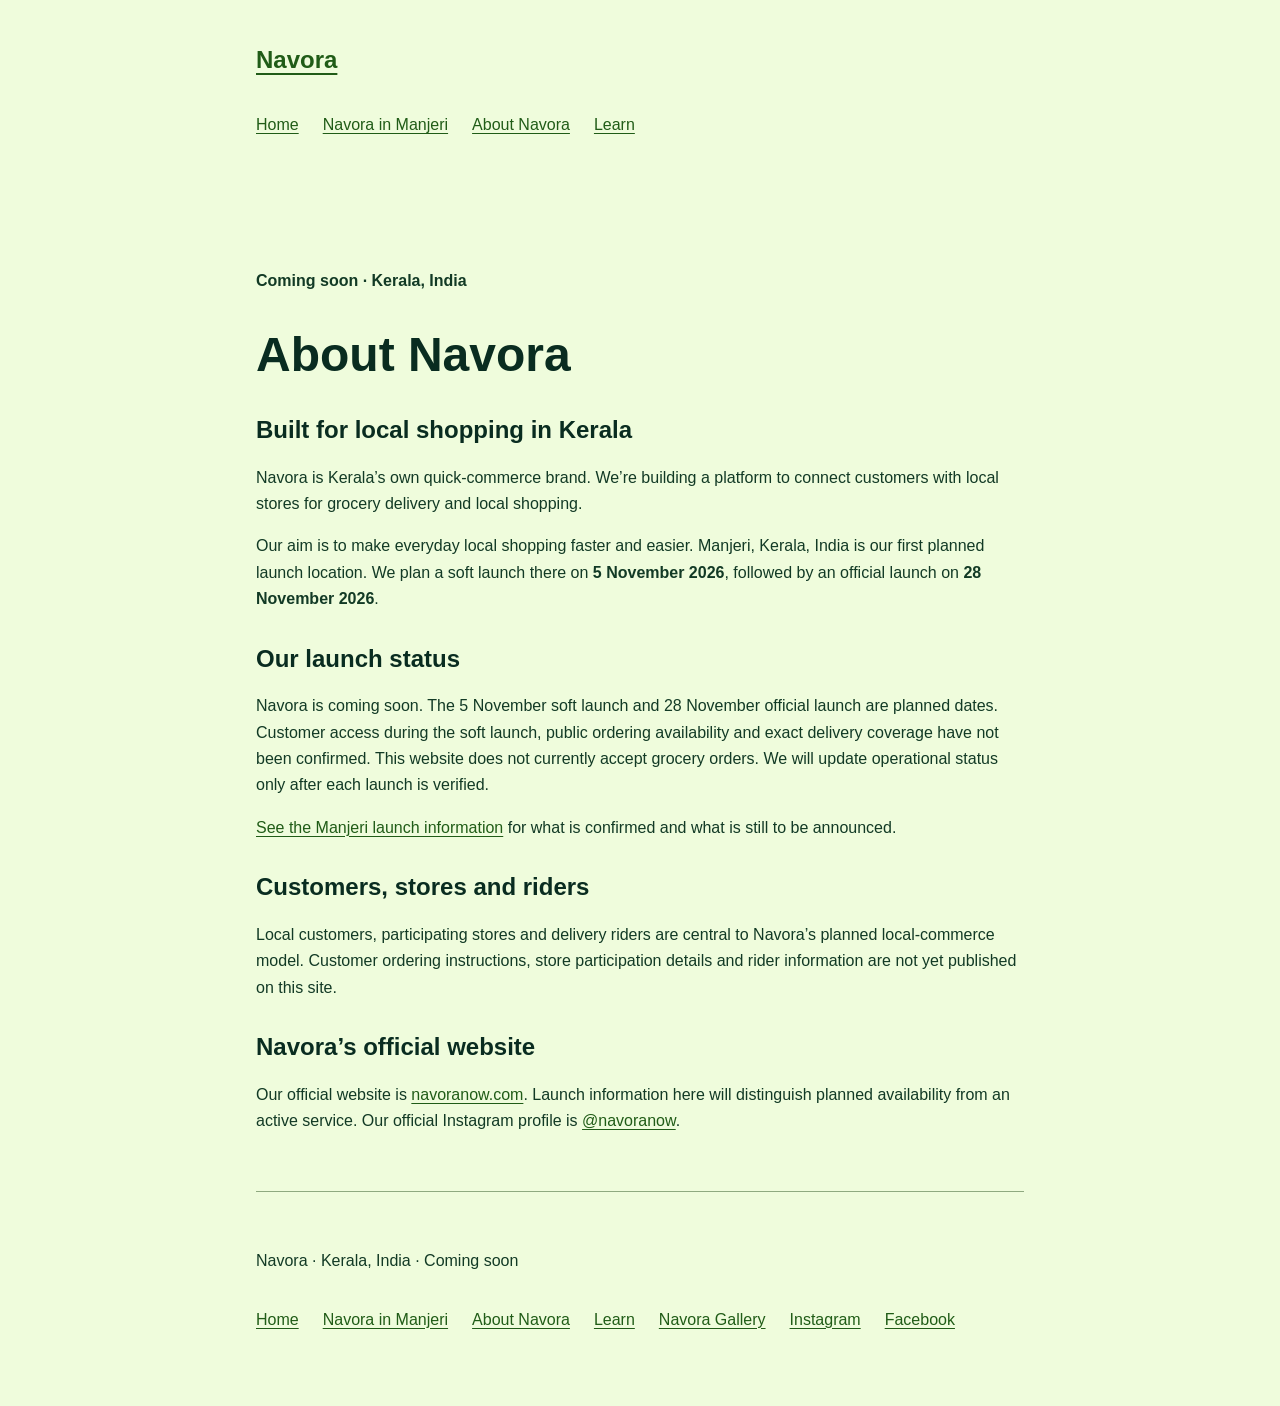
==== commit 3dbae15f: "Add Learn page, llms.txt and Facebook links for GEO/SEO - New /learn/ page: 10 sourced Q&As from the" ====
--- a/about/index.html
+++ b/about/index.html
@@ -17,4 +17,4 @@
     <meta name="twitter:description" content="Meet Navora, a Kerala quick-commerce brand planning a Manjeri soft launch on 5 November 2026 and an official launch on 28 November 2026.">
     <meta name="twitter:image" content="https://navoranow.com/navora-desktop.webp">
     <meta name="twitter:image:alt" content="Navora — quick-commerce launching soon.">
-    <script type="application/ld+json">{"@context": "https://schema.org", "@graph": [{"@type": "Organization", "@id": "https://navoranow.com/#organization", "name": "Navora", "url": "https://navoranow.com/", "logo": "https://navoranow.com/navora-icon.png", "description": "Navora is a Kerala-based quick-commerce brand with a Manjeri soft launch planned for 5 November 2026 and an official launch planned for 28 November 2026.", "sameAs": ["https://www.instagram.com/navoranow/"]}, {"@type": "WebSite", "@id": "https://navoranow.com/#website", "url": "https://navoranow.com/", "name": "Navora", "publisher": {"@id": "https://navoranow.com/#organization"}}, {"@type": "WebPage", "@id": "https://navoranow.com/about/#webpage", "url": "https://navoranow.com/about/", "name": "About Navora | Kerala’s Own Quick-Commerce Brand", "description": "Meet Navora, a Kerala quick-commerce brand planning a Manjeri soft launch on 5 November 2026 and an official launch on 28 November 2026.", "isPartOf": {"@id": "https://navoranow.com/#website"}, "about": {"@id": "https://navoranow.com/#organization"}, "inLanguage": "en-IN"}, {"@type": "BreadcrumbList", "itemListElement": [{"@type": "ListItem", "position": 1, "name": "Home", "item": "https://navoranow.com/"}, {"@type": "ListItem", "position": 2, "name": "About Navora", "item": "https://navoranow.com/about/"}]}]}</script><link rel="icon" href="/favicon.png" type="image/png"><link rel="stylesheet" href="/style.css"></head><body><a class="skip-link" href="#page-title">Skip to content</a><header class="content"><a class="brand" href="/">Navora</a><nav aria-label="Main navigation"><a href="/">Home</a><a href="/manjeri/">Navora in Manjeri</a><a href="/about/">About Navora</a></nav></header><main class="content"><p class="eyebrow">Coming soon · Kerala, India</p><h1 id="page-title" tabindex="-1">About Navora</h1><h2>Built for local shopping in Kerala</h2><p>Navora is Kerala’s own quick-commerce brand. We’re building a platform to connect customers with local stores for grocery delivery and local shopping.</p><p>Our aim is to make everyday local shopping faster and easier. Manjeri, Kerala, India is our first planned launch location. We plan a soft launch there on <strong>5 November 2026</strong>, followed by an official launch on <strong>28 November 2026</strong>.</p><h2>Our launch status</h2><p>Navora is coming soon. The 5 November soft launch and 28 November official launch are planned dates. Customer access during the soft launch, public ordering availability and exact delivery coverage have not been confirmed. This website does not currently accept grocery orders. We will update operational status only after each launch is verified.</p><p><a href="/manjeri/">See the Manjeri launch information</a> for what is confirmed and what is still to be announced.</p><h2>Customers, stores and riders</h2><p>Local customers, participating stores and delivery riders are central to Navora’s planned local-commerce model. Customer ordering instructions, store participation details and rider information are not yet published on this site.</p><h2>Navora’s official website</h2><p>Our official website is <a href="https://navoranow.com/">navoranow.com</a>. Launch information here will distinguish planned availability from an active service. Our official Instagram profile is <a href="https://www.instagram.com/navoranow/" rel="me">@navoranow</a>.</p></main><footer class="content"><p>Navora · Kerala, India · Coming soon</p><nav aria-label="Footer navigation"><a href="/">Home</a><a href="/manjeri/">Navora in Manjeri</a><a href="/about/">About Navora</a><a href="https://getsnavora.github.io/gallery/">Navora Gallery</a><a href="https://www.instagram.com/navoranow/" rel="me">Instagram</a></nav></footer></body></html>
+    <script type="application/ld+json">{"@context": "https://schema.org", "@graph": [{"@type": "Organization", "@id": "https://navoranow.com/#organization", "name": "Navora", "url": "https://navoranow.com/", "logo": "https://navoranow.com/navora-icon.png", "description": "Navora is a Kerala-based quick-commerce brand with a Manjeri soft launch planned for 5 November 2026 and an official launch planned for 28 November 2026.", "sameAs": ["https://www.instagram.com/navoranow/", "https://www.facebook.com/profile.php?id=61595473692720"]}, {"@type": "WebSite", "@id": "https://navoranow.com/#website", "url": "https://navoranow.com/", "name": "Navora", "publisher": {"@id": "https://navoranow.com/#organization"}}, {"@type": "WebPage", "@id": "https://navoranow.com/about/#webpage", "url": "https://navoranow.com/about/", "name": "About Navora | Kerala’s Own Quick-Commerce Brand", "description": "Meet Navora, a Kerala quick-commerce brand planning a Manjeri soft launch on 5 November 2026 and an official launch on 28 November 2026.", "isPartOf": {"@id": "https://navoranow.com/#website"}, "about": {"@id": "https://navoranow.com/#organization"}, "inLanguage": "en-IN"}, {"@type": "BreadcrumbList", "itemListElement": [{"@type": "ListItem", "position": 1, "name": "Home", "item": "https://navoranow.com/"}, {"@type": "ListItem", "position": 2, "name": "About Navora", "item": "https://navoranow.com/about/"}]}]}</script><link rel="icon" href="/favicon.png" type="image/png"><link rel="stylesheet" href="/style.css"></head><body><a class="skip-link" href="#page-title">Skip to content</a><header class="content"><a class="brand" href="/">Navora</a><nav aria-label="Main navigation"><a href="/">Home</a><a href="/manjeri/">Navora in Manjeri</a><a href="/about/">About Navora</a><a href="/learn/">Learn</a></nav></header><main class="content"><p class="eyebrow">Coming soon · Kerala, India</p><h1 id="page-title" tabindex="-1">About Navora</h1><h2>Built for local shopping in Kerala</h2><p>Navora is Kerala’s own quick-commerce brand. We’re building a platform to connect customers with local stores for grocery delivery and local shopping.</p><p>Our aim is to make everyday local shopping faster and easier. Manjeri, Kerala, India is our first planned launch location. We plan a soft launch there on <strong>5 November 2026</strong>, followed by an official launch on <strong>28 November 2026</strong>.</p><h2>Our launch status</h2><p>Navora is coming soon. The 5 November soft launch and 28 November official launch are planned dates. Customer access during the soft launch, public ordering availability and exact delivery coverage have not been confirmed. This website does not currently accept grocery orders. We will update operational status only after each launch is verified.</p><p><a href="/manjeri/">See the Manjeri launch information</a> for what is confirmed and what is still to be announced.</p><h2>Customers, stores and riders</h2><p>Local customers, participating stores and delivery riders are central to Navora’s planned local-commerce model. Customer ordering instructions, store participation details and rider information are not yet published on this site.</p><h2>Navora’s official website</h2><p>Our official website is <a href="https://navoranow.com/">navoranow.com</a>. Launch information here will distinguish planned availability from an active service. Our official Instagram profile is <a href="https://www.instagram.com/navoranow/" rel="me">@navoranow</a>.</p></main><footer class="content"><p>Navora · Kerala, India · Coming soon</p><nav aria-label="Footer navigation"><a href="/">Home</a><a href="/manjeri/">Navora in Manjeri</a><a href="/about/">About Navora</a><a href="/learn/">Learn</a><a href="https://getsnavora.github.io/gallery/">Navora Gallery</a><a href="https://www.instagram.com/navoranow/" rel="me">Instagram</a><a href="https://www.facebook.com/profile.php?id=61595473692720" rel="me">Facebook</a></nav></footer></body></html>
--- a/style.css
+++ b/style.css
@@ -93,3 +93,25 @@
 @media (max-aspect-ratio: 9/16) {
   .artwork img { object-fit: contain; }
 }
+
+/* Brand gallery */
+.brand-gallery { display: grid; grid-template-columns: repeat(2, minmax(0, 1fr)); gap: 0.75rem; margin: 1.25rem 0; }
+.brand-gallery figure { margin: 0; }
+.brand-gallery a { display: block; border-radius: 14px; overflow: hidden; background: #fff; }
+.brand-gallery img { display: block; width: 100%; height: auto; aspect-ratio: 1 / 1; object-fit: cover; transition: transform 0.3s ease; }
+.brand-gallery a:hover img { transform: scale(1.04); }
+.brand-gallery figcaption { font-size: 0.9rem; margin-top: 0.35rem; }
+@media (min-width: 640px) { .brand-gallery { grid-template-columns: repeat(4, minmax(0, 1fr)); } }
+@media (prefers-reduced-motion: reduce) { .brand-gallery img { transition: none; } }
+
+/* Learn page: question-and-answer cards */
+.qa-toc { display: block; margin-block: 1.5rem; padding: 1rem 1.25rem; background: #fff; border-radius: 14px; }
+.qa-toc p { margin: 0 0 .25rem; }
+.qa-toc ol { margin: 0; padding-left: 1.25rem; }
+.qa-toc li a { display: inline; min-height: 0; }
+.qa { margin-block: 1.25rem; padding: 1.25rem; background: #fff; border-radius: 14px; scroll-margin-top: 1rem; }
+.qa h2 { margin-top: .25rem; }
+.qa-tag { margin: 0; font-size: .8rem; font-weight: 700; letter-spacing: .04em; text-transform: uppercase; color: #205c17; }
+.qa-answer { font-size: 1.05rem; }
+.qa-source { font-size: .9rem; color: #3d5a45; }
+.qa-watch { font-weight: 700; }
